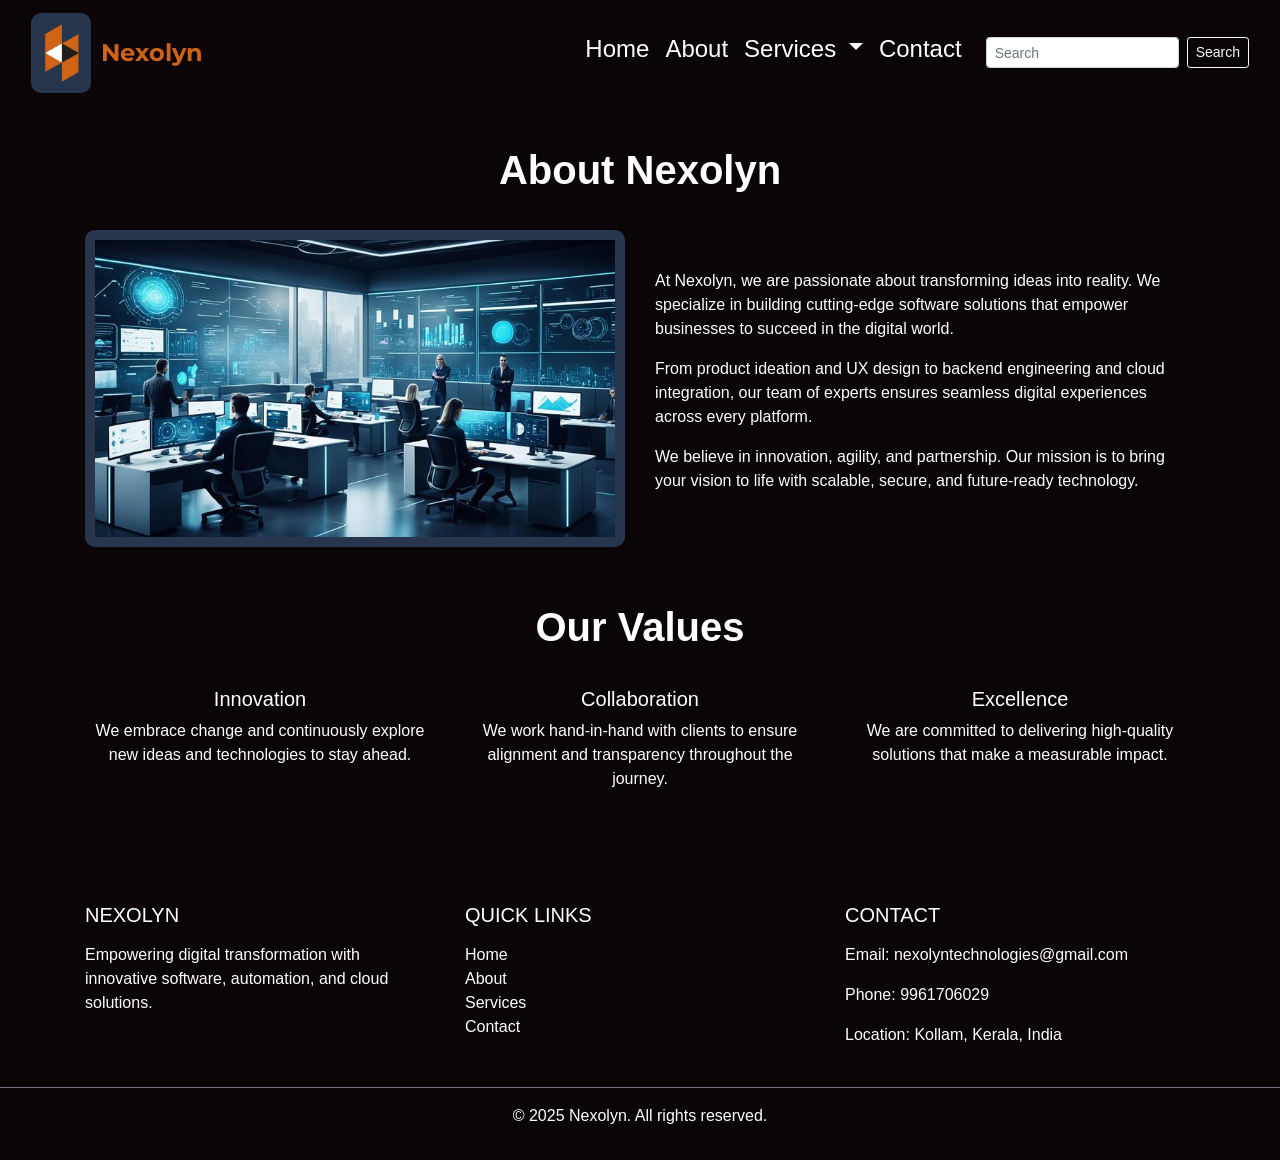
==== about.html @ 509c533e "Initial commit - uploded website portfolio" ====
<!DOCTYPE html>
<html lang="en">

<head>
    <meta charset="UTF-8" />
    <meta name="viewport" content="width=device-width, initial-scale=1.0" />
    <title>About | Nexolyn</title>
    <link rel="icon" type="image/x-icon" href="image.jpg" />
    <link href="https://fonts.googleapis.com/css2?family=Montserrat:wght@700&display=swap" rel="stylesheet" />
    <link rel="stylesheet" href="https://cdn.jsdelivr.net/npm/bootstrap@4.6.2/dist/css/bootstrap.min.css" />

    <style>
        .navbar.fixed-top {
    background-color: #0b0508 !important; 
    box-shadow: 0 2px 4px rgba(0, 0, 0, 0.3); 
}

        body {
            background-color: #0b0508;
            color: white;
            margin: 0;
            padding-top: 90px;
        }

        .dropdown-menu {
            background-color: #212529;
            border: none;
            border-radius: 10px;
            padding: 10px;
            box-shadow: 0 8px 16px rgba(0, 0, 0, 0.3);
        }

        .dropdown-item {
            color: #ffffff;
            padding: 10px 20px;
            border-radius: 5px;
            transition: background-color 0.3s ease, transform 0.2s ease;
        }

        .dropdown-item:hover {
            background-color: #343a40;
            color: #d06416;
            transform: translateX(4px);
        }

        .navbar-nav .nav-link:hover {
            color: #d06416 !important;
        }

        .btn-outline-light:hover {
            background-color: transparent;
            color: #d06416;
            border-color: #d06416;
        }

        .section-title {
            font-size: 2.5rem;
            font-weight: bold;
            color: white;
            text-align: center;
            margin: 50px 0 30px;
        }

        .card {
            background-color: #121212;
            border: none;
            color: white;
        }

        .card-header {
            background-color: #1e1e1e;
        }

        .card-body {
            font-size: 1rem;
        }

        img {
            background-color: #27364d;
            padding: 10px;
            border-radius: 10px;
            max-width: 100%;
            height: auto;
        }

        .brand-name {
            font-family: 'Montserrat', sans-serif;
            font-size: 1.5rem;
            font-weight: bold;
            color: #d06416;
        }

        @media (max-width: 768px) {
            .section-title {
                font-size: 2rem;
                margin-top: 30px;
            }

            .navbar-brand span {
                font-size: 1.5rem;
            }

            .navbar-brand img {
                max-height: 60px;
            }

            .container {
                padding-left: 15px;
                padding-right: 15px;
            }

            .row>div {
                margin-bottom: 30px;
            }

            .text-center h5 {
                font-size: 1.25rem;
            }

            .text-center p {
                font-size: 0.95rem;
            }
        }
    </style>
</head>

<body>
    <header style="background-color: #0b0508;">
        <nav class="navbar navbar-expand-lg navbar-dark fixed-top">
            <div class="container-fluid">
                <a class="navbar-brand d-flex align-items-center" href="index.html">
                    <img src="image.png" alt="Nexolyn Logo" style="max-height: 80px; margin-right: 10px;" />
                    <span class="brand-name">Nexolyn</span>
                </a>
                <button class="navbar-toggler" type="button" data-toggle="collapse" data-target="#navbarNav"
                    aria-controls="navbarNav" aria-expanded="false" aria-label="Toggle navigation">
                    <span class="navbar-toggler-icon"></span>
                </button>
                <div class="collapse navbar-collapse" id="navbarNav">
                    <ul class="navbar-nav ml-auto">
                        <li class="nav-item"><a class="nav-link h4 text-white" href="index.html">Home</a></li>
                        <li class="nav-item active"><a class="nav-link h4 text-white" href="#">About</a></li>
                        <li class="nav-item dropdown">
                            <a class="nav-link dropdown-toggle h4 text-white" href="#" id="navbarDropdown"
                                data-toggle="dropdown" aria-haspopup="true" aria-expanded="false">
                                Services
                            </a>
                            <div class="dropdown-menu" aria-labelledby="navbarDropdown">
                                <a class="dropdown-item" href="web-development.html">Web Development</a>
                                <a class="dropdown-item" href="billing-software.html">Billing Software</a>
                                <div class="dropdown-divider"></div>
                                <a class="dropdown-item" href="machine-learning.html">Machine Learning</a>
                            </div>
                        </li>
                        <li class="nav-item"><a class="nav-link h4 text-white" href="#">Contact</a></li>
                    </ul>
                    <form class="form-inline ml-lg-3 mt-2 mt-lg-0">
                        <input class="form-control form-control-sm mr-sm-2" type="search" placeholder="Search" />
                        <button class="btn btn-outline-light btn-sm my-sm-0" type="submit">Search</button>
                    </form>
                </div>
            </div>
        </nav>
    </header>

    <section class="container">
        <div class="section-title">About Nexolyn</div>
        <div class="row align-items-center">
            <div class="col-md-6 mb-4 mb-md-0">
                <img src="aboutimage.jpg" alt="About Nexolyn" />
            </div>
            <div class="col-md-6">
                <p>
                    At Nexolyn, we are passionate about transforming ideas into reality. We specialize in building
                    cutting-edge software solutions that empower businesses to succeed in the digital world.
                </p>
                <p>
                    From product ideation and UX design to backend engineering and cloud integration, our team of
                    experts ensures seamless digital experiences across every platform.
                </p>
                <p>
                    We believe in innovation, agility, and partnership. Our mission is to bring your vision to life with
                    scalable, secure, and future-ready technology.
                </p>
            </div>
        </div>
    </section>

    <section class="container my-5">
        <div class="section-title">Our Values</div>
        <div class="row text-center">
            <div class="col-md-4 mb-4">
                <h5>Innovation</h5>
                <p>We embrace change and continuously explore new ideas and technologies to stay ahead.</p>
            </div>
            <div class="col-md-4 mb-4">
                <h5>Collaboration</h5>
                <p>We work hand-in-hand with clients to ensure alignment and transparency throughout the journey.</p>
            </div>
            <div class="col-md-4 mb-4">
                <h5>Excellence</h5>
                <p>We are committed to delivering high-quality solutions that make a measurable impact.</p>
            </div>
        </div>
    </section>

    <footer style="background-color: #0b0508;" class="text-white mt-5 pt-4 pb-3">
        <div class="container text-center text-md-left">
            <div class="row">
                <div class="col-md-4 mb-4">
                    <h5 class="text-uppercase mb-3">Nexolyn</h5>
                    <p>Empowering digital transformation with innovative software, automation, and cloud solutions.</p>
                </div>

                <div class="col-md-4 mb-4">
                    <h5 class="text-uppercase mb-3">Quick Links</h5>
                    <ul class="list-unstyled">
                        <li><a href="index.html" class="text-white">Home</a></li>
                        <li><a href="about.html" class="text-white">About</a></li>
                        <li><a href="services.html" class="text-white">Services</a></li>
                        <li><a href="#" class="text-white">Contact</a></li>
                    </ul>
                </div>

                <div class="col-md-4 mb-4">
                    <h5 class="text-uppercase mb-3">Contact</h5>
                    <p>Email: <a href="mailto:nexolyntechnologies@gmail.com"
                            class="text-white">nexolyntechnologies@gmail.com</a></p>
                    <p>Phone: 9961706029</p>
                    <p>Location: Kollam, Kerala, India</p>
                </div>
            </div>
        </div>

        <div class="text-center py-3 border-top border-secondary">
            &copy; 2025 Nexolyn. All rights reserved.
        </div>
    </footer>

    <script src="https://cdn.jsdelivr.net/npm/jquery@3.5.1/dist/jquery.slim.min.js"></script>
    <script src="https://cdn.jsdelivr.net/npm/popper.js@1.16.1/dist/umd/popper.min.js"></script>
    <script src="https://cdn.jsdelivr.net/npm/bootstrap@4.6.2/dist/js/bootstrap.min.js"></script>
</body>

</html>
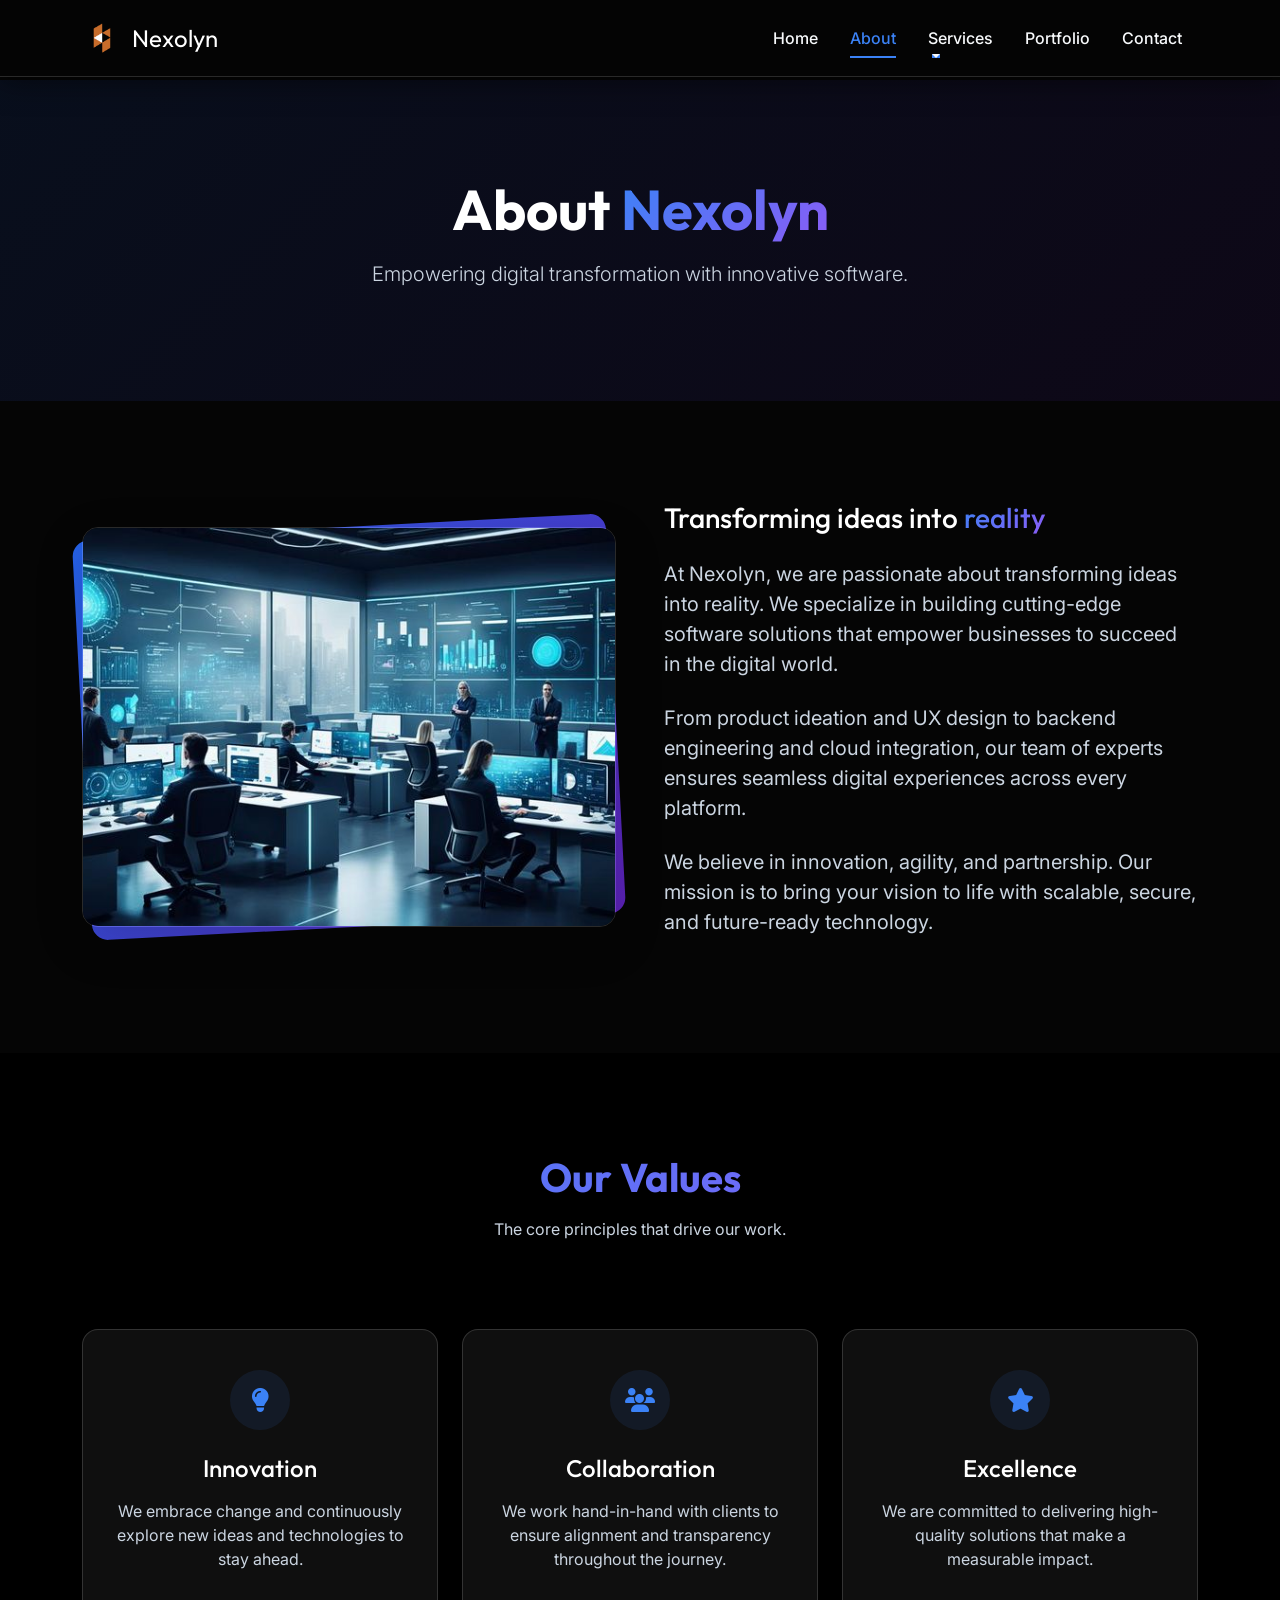
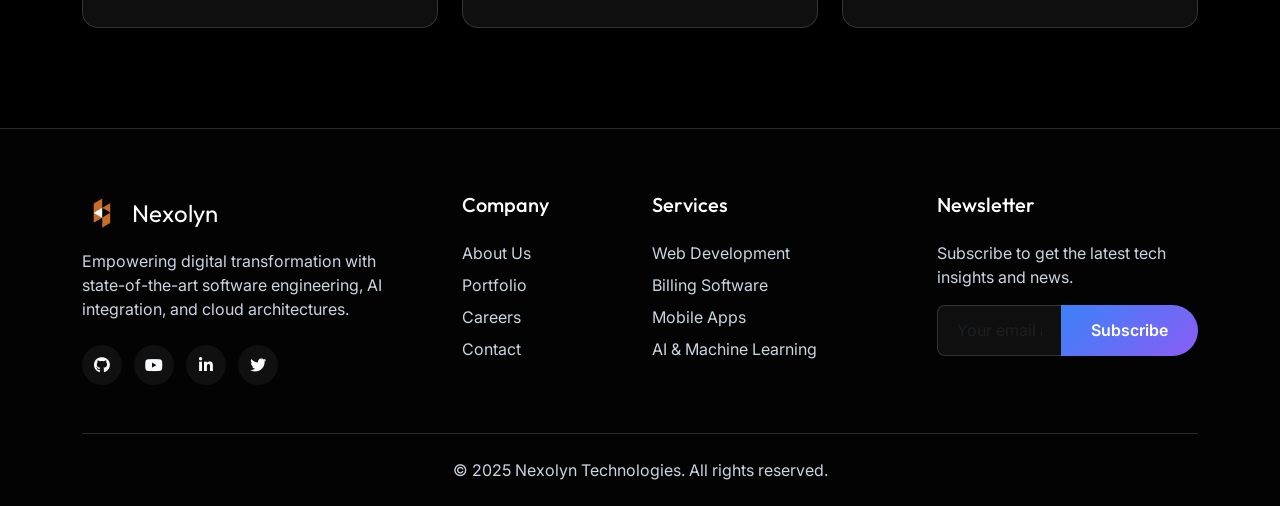
==== commit 7d3dbf59: "Complete website redesign, modern UI update, and Local SEO optimization" ====
--- a/about.html
+++ b/about.html
@@ -1,245 +1,213 @@
 <!DOCTYPE html>
 <html lang="en">
-
 <head>
-    <meta charset="UTF-8" />
-    <meta name="viewport" content="width=device-width, initial-scale=1.0" />
-    <title>About | Nexolyn</title>
-    <link rel="icon" type="image/x-icon" href="image.jpg" />
-    <link href="https://fonts.googleapis.com/css2?family=Montserrat:wght@700&display=swap" rel="stylesheet" />
-    <link rel="stylesheet" href="https://cdn.jsdelivr.net/npm/bootstrap@4.6.2/dist/css/bootstrap.min.css" />
-
-    <style>
-        .navbar.fixed-top {
-    background-color: #0b0508 !important; 
-    box-shadow: 0 2px 4px rgba(0, 0, 0, 0.3); 
-}
-
-        body {
-            background-color: #0b0508;
-            color: white;
-            margin: 0;
-            padding-top: 90px;
-        }
-
-        .dropdown-menu {
-            background-color: #212529;
-            border: none;
-            border-radius: 10px;
-            padding: 10px;
-            box-shadow: 0 8px 16px rgba(0, 0, 0, 0.3);
-        }
-
-        .dropdown-item {
-            color: #ffffff;
-            padding: 10px 20px;
-            border-radius: 5px;
-            transition: background-color 0.3s ease, transform 0.2s ease;
-        }
-
-        .dropdown-item:hover {
-            background-color: #343a40;
-            color: #d06416;
-            transform: translateX(4px);
-        }
-
-        .navbar-nav .nav-link:hover {
-            color: #d06416 !important;
-        }
-
-        .btn-outline-light:hover {
-            background-color: transparent;
-            color: #d06416;
-            border-color: #d06416;
-        }
-
-        .section-title {
-            font-size: 2.5rem;
-            font-weight: bold;
-            color: white;
-            text-align: center;
-            margin: 50px 0 30px;
-        }
-
-        .card {
-            background-color: #121212;
-            border: none;
-            color: white;
-        }
-
-        .card-header {
-            background-color: #1e1e1e;
-        }
-
-        .card-body {
-            font-size: 1rem;
-        }
-
-        img {
-            background-color: #27364d;
-            padding: 10px;
-            border-radius: 10px;
-            max-width: 100%;
-            height: auto;
-        }
-
-        .brand-name {
-            font-family: 'Montserrat', sans-serif;
-            font-size: 1.5rem;
-            font-weight: bold;
-            color: #d06416;
-        }
-
-        @media (max-width: 768px) {
-            .section-title {
-                font-size: 2rem;
-                margin-top: 30px;
-            }
-
-            .navbar-brand span {
-                font-size: 1.5rem;
-            }
-
-            .navbar-brand img {
-                max-height: 60px;
-            }
-
-            .container {
-                padding-left: 15px;
-                padding-right: 15px;
-            }
-
-            .row>div {
-                margin-bottom: 30px;
-            }
-
-            .text-center h5 {
-                font-size: 1.25rem;
-            }
-
-            .text-center p {
-                font-size: 0.95rem;
-            }
-        }
-    </style>
+    <meta charset="UTF-8">
+    <meta name="viewport" content="width=device-width, initial-scale=1.0">
+    <title>About | Nexolyn Technologies</title>
+    <meta name="description" content="Discover Nexolyn - a tech company delivering digital transformation through software, automation, and cloud services. Learn about our values and mission.">
+    
+    <link rel="icon" type="image/x-icon" href="image.png" />
+    
+    <!-- Bootstrap 5 CSS -->
+    <link href="https://cdn.jsdelivr.net/npm/bootstrap@5.3.0/dist/css/bootstrap.min.css" rel="stylesheet">
+    <!-- AOS Animation CSS -->
+    <link href="https://unpkg.com/aos@2.3.1/dist/aos.css" rel="stylesheet">
+    <!-- FontAwesome -->
+    <link rel="stylesheet" href="https://cdnjs.cloudflare.com/ajax/libs/font-awesome/6.4.0/css/all.min.css">
+    <!-- Custom CSS -->
+    <link rel="stylesheet" href="style.css">
+
+    <meta property="og:title" content="About Nexolyn">
+    <meta property="og:description" content="Empowering digital transformation through software, automation, and cloud services.">
+    <meta property="og:image" content="https://www.nexolyn.work/aboutimage.jpg">
+    <meta property="og:url" content="https://www.nexolyn.work/about.html">
+    <meta name="twitter:card" content="summary_large_image">
+    
+    <script type="application/ld+json">
+    {
+      "@context": "https://schema.org",
+      "@type": "Organization",
+      "name": "Nexolyn",
+      "url": "https://www.nexolyn.work",
+      "logo": "https://www.nexolyn.work/image.png",
+      "contactPoint": {
+        "@type": "ContactPoint",
+        "email": "nexolyntechnologies@gmail.com",
+
+        "contactType": "Customer Service",
+        "areaServed": "IN",
+        "availableLanguage": "en"
+      }
+    }
+    </script>
 </head>
-
 <body>
-    <header style="background-color: #0b0508;">
-        <nav class="navbar navbar-expand-lg navbar-dark fixed-top">
-            <div class="container-fluid">
-                <a class="navbar-brand d-flex align-items-center" href="index.html">
-                    <img src="image.png" alt="Nexolyn Logo" style="max-height: 80px; margin-right: 10px;" />
-                    <span class="brand-name">Nexolyn</span>
-                </a>
-                <button class="navbar-toggler" type="button" data-toggle="collapse" data-target="#navbarNav"
-                    aria-controls="navbarNav" aria-expanded="false" aria-label="Toggle navigation">
-                    <span class="navbar-toggler-icon"></span>
-                </button>
-                <div class="collapse navbar-collapse" id="navbarNav">
-                    <ul class="navbar-nav ml-auto">
-                        <li class="nav-item"><a class="nav-link h4 text-white" href="index.html">Home</a></li>
-                        <li class="nav-item active"><a class="nav-link h4 text-white" href="#">About</a></li>
-                        <li class="nav-item dropdown">
-                            <a class="nav-link dropdown-toggle h4 text-white" href="#" id="navbarDropdown"
-                                data-toggle="dropdown" aria-haspopup="true" aria-expanded="false">
-                                Services
-                            </a>
-                            <div class="dropdown-menu" aria-labelledby="navbarDropdown">
-                                <a class="dropdown-item" href="web-development.html">Web Development</a>
-                                <a class="dropdown-item" href="billing-software.html">Billing Software</a>
-                                <div class="dropdown-divider"></div>
-                                <a class="dropdown-item" href="machine-learning.html">Machine Learning</a>
-                            </div>
-                        </li>
-                        <li class="nav-item"><a class="nav-link h4 text-white" href="#">Contact</a></li>
+
+    <!-- Navbar -->
+    <nav class="navbar navbar-expand-lg fixed-top scrolled" id="mainNav">
+        <div class="container">
+            <a class="navbar-brand d-flex align-items-center" href="index.html">
+                <img src="logo.png" alt="Nexolyn Logo" style="height: 40px; margin-right: 10px;">
+                <span class="brand-name text-white fs-4">Nexolyn</span>
+            </a>
+            <button class="navbar-toggler text-white" type="button" data-bs-toggle="collapse" data-bs-target="#navbarResponsive">
+                <i class="fas fa-bars"></i>
+            </button>
+            <div class="collapse navbar-collapse" id="navbarResponsive">
+                <ul class="navbar-nav ms-auto text-center">
+                    <li class="nav-item"><a class="nav-link" href="index.html">Home</a></li>
+                    <li class="nav-item"><a class="nav-link active" href="about.html">About</a></li>
+                    <li class="nav-item dropdown">
+                        <a class="nav-link dropdown-toggle" href="#" id="servicesDropdown" role="button" data-bs-toggle="dropdown" aria-expanded="false">
+                            Services
+                        </a>
+                        <ul class="dropdown-menu dropdown-menu-end" aria-labelledby="servicesDropdown">
+                            <li><a class="dropdown-item" href="web-development.html">Web Development</a></li>
+                            <li><a class="dropdown-item" href="billing-software.html">Billing Software</a></li>
+                            <li><hr class="dropdown-divider bg-secondary"></li>
+                            <li><a class="dropdown-item" href="machine-learning.html">Machine Learning</a></li>
+                            <li><a class="dropdown-item" href="services.html">All Services</a></li>
+                        </ul>
+                    </li>
+                    <li class="nav-item"><a class="nav-link" href="index.html#portfolio">Portfolio</a></li>
+                    <li class="nav-item"><a class="nav-link" href="contact.html">Contact</a></li>
+                </ul>
+            </div>
+        </div>
+    </nav>
+
+    <!-- Page Header -->
+    <div class="container-fluid pt-5 pb-5" style="background: linear-gradient(135deg, rgba(37, 99, 235, 0.1), rgba(91, 33, 182, 0.1)); margin-top: 80px;">
+        <div class="container text-center py-5">
+            <h1 class="display-4 fw-bold text-white mb-3" data-aos="fade-up">About <span class="text-gradient">Nexolyn</span></h1>
+            <p class="lead text-muted" data-aos="fade-up" data-aos-delay="100">Empowering digital transformation with innovative software.</p>
+        </div>
+    </div>
+
+    <!-- About Content Section -->
+    <section class="section-padding">
+        <div class="container">
+            <div class="row align-items-center g-5">
+                <div class="col-lg-6" data-aos="fade-right">
+                    <div class="position-relative">
+                        <div class="position-absolute top-0 start-0 w-100 h-100 rounded-4" style="background: linear-gradient(135deg, var(--secondary), var(--primary)); transform: rotate(-3deg); z-index: -1;"></div>
+                        <img src="aboutimage.jpg" alt="About Nexolyn" class="img-fluid rounded-4 shadow-lg w-100" style="object-fit: cover; height: 400px; border: 1px solid var(--glass-border);">
+                    </div>
+                </div>
+                <div class="col-lg-6" data-aos="fade-left">
+                    <h3 class="mb-4 text-white">Transforming ideas into <span class="text-gradient">reality</span></h3>
+                    <p class="text-muted fs-5 mb-4">
+                        At Nexolyn, we are passionate about transforming ideas into reality. We specialize in building
+                        cutting-edge software solutions that empower businesses to succeed in the digital world.
+                    </p>
+                    <p class="text-muted fs-5 mb-4">
+                        From product ideation and UX design to backend engineering and cloud integration, our team of
+                        experts ensures seamless digital experiences across every platform.
+                    </p>
+                    <p class="text-muted fs-5">
+                        We believe in innovation, agility, and partnership. Our mission is to bring your vision to life with
+                        scalable, secure, and future-ready technology.
+                    </p>
+                </div>
+            </div>
+        </div>
+    </section>
+
+    <!-- Values Section -->
+    <section class="section-padding bg-black">
+        <div class="container">
+            <h2 class="section-title text-gradient text-center" data-aos="fade-up">Our Values</h2>
+            <p class="section-subtitle text-center" data-aos="fade-up" data-aos-delay="100">The core principles that drive our work.</p>
+            
+            <div class="row g-4 mt-4">
+                <div class="col-md-4" data-aos="zoom-in" data-aos-delay="100">
+                    <div class="feature-card text-center">
+                        <div class="feature-icon mx-auto"><i class="fas fa-lightbulb"></i></div>
+                        <h4 class="text-white mb-3">Innovation</h4>
+                        <p class="text-muted">We embrace change and continuously explore new ideas and technologies to stay ahead.</p>
+                    </div>
+                </div>
+                <div class="col-md-4" data-aos="zoom-in" data-aos-delay="200">
+                    <div class="feature-card text-center">
+                        <div class="feature-icon mx-auto"><i class="fas fa-users"></i></div>
+                        <h4 class="text-white mb-3">Collaboration</h4>
+                        <p class="text-muted">We work hand-in-hand with clients to ensure alignment and transparency throughout the journey.</p>
+                    </div>
+                </div>
+                <div class="col-md-4" data-aos="zoom-in" data-aos-delay="300">
+                    <div class="feature-card text-center">
+                        <div class="feature-icon mx-auto"><i class="fas fa-star"></i></div>
+                        <h4 class="text-white mb-3">Excellence</h4>
+                        <p class="text-muted">We are committed to delivering high-quality solutions that make a measurable impact.</p>
+                    </div>
+                </div>
+            </div>
+        </div>
+    </section>
+
+    <!-- Footer -->
+    <footer class="footer">
+        <div class="container">
+            <div class="row g-4 mb-5">
+                <div class="col-lg-4 col-md-6">
+                    <a class="navbar-brand d-flex align-items-center mb-3" href="index.html">
+                        <img src="logo.png" alt="Nexolyn Logo" style="height: 40px; margin-right: 10px;">
+                        <span class="brand-name text-white fs-4">Nexolyn</span>
+                    </a>
+                    <p class="text-muted pe-4">Empowering digital transformation with state-of-the-art software engineering, AI integration, and cloud architectures.</p>
+                    <div class="mt-4">
+                        <a href="https://github.com/nexolyntechnologies" target="_blank" class="social-icon"><i class="fab fa-github"></i></a>
+                        <a href="https://www.youtube.com/@nexolyn3575" target="_blank" class="social-icon"><i class="fab fa-youtube"></i></a>
+                        <a href="#" class="social-icon"><i class="fab fa-linkedin-in"></i></a>
+                        <a href="#" class="social-icon"><i class="fab fa-twitter"></i></a>
+                    </div>
+                </div>
+                <div class="col-lg-2 col-md-6">
+                    <h5 class="text-white mb-4">Company</h5>
+                    <ul class="list-unstyled">
+                        <li class="mb-2"><a href="about.html" class="footer-link">About Us</a></li>
+                        <li class="mb-2"><a href="index.html#portfolio" class="footer-link">Portfolio</a></li>
+                        <li class="mb-2"><a href="#" class="footer-link">Careers</a></li>
+                        <li class="mb-2"><a href="contact.html" class="footer-link">Contact</a></li>
                     </ul>
-                    <form class="form-inline ml-lg-3 mt-2 mt-lg-0">
-                        <input class="form-control form-control-sm mr-sm-2" type="search" placeholder="Search" />
-                        <button class="btn btn-outline-light btn-sm my-sm-0" type="submit">Search</button>
-                    </form>
-                </div>
-            </div>
-        </nav>
-    </header>
-
-    <section class="container">
-        <div class="section-title">About Nexolyn</div>
-        <div class="row align-items-center">
-            <div class="col-md-6 mb-4 mb-md-0">
-                <img src="aboutimage.jpg" alt="About Nexolyn" />
-            </div>
-            <div class="col-md-6">
-                <p>
-                    At Nexolyn, we are passionate about transforming ideas into reality. We specialize in building
-                    cutting-edge software solutions that empower businesses to succeed in the digital world.
-                </p>
-                <p>
-                    From product ideation and UX design to backend engineering and cloud integration, our team of
-                    experts ensures seamless digital experiences across every platform.
-                </p>
-                <p>
-                    We believe in innovation, agility, and partnership. Our mission is to bring your vision to life with
-                    scalable, secure, and future-ready technology.
-                </p>
-            </div>
-        </div>
-    </section>
-
-    <section class="container my-5">
-        <div class="section-title">Our Values</div>
-        <div class="row text-center">
-            <div class="col-md-4 mb-4">
-                <h5>Innovation</h5>
-                <p>We embrace change and continuously explore new ideas and technologies to stay ahead.</p>
-            </div>
-            <div class="col-md-4 mb-4">
-                <h5>Collaboration</h5>
-                <p>We work hand-in-hand with clients to ensure alignment and transparency throughout the journey.</p>
-            </div>
-            <div class="col-md-4 mb-4">
-                <h5>Excellence</h5>
-                <p>We are committed to delivering high-quality solutions that make a measurable impact.</p>
-            </div>
-        </div>
-    </section>
-
-    <footer style="background-color: #0b0508;" class="text-white mt-5 pt-4 pb-3">
-        <div class="container text-center text-md-left">
-            <div class="row">
-                <div class="col-md-4 mb-4">
-                    <h5 class="text-uppercase mb-3">Nexolyn</h5>
-                    <p>Empowering digital transformation with innovative software, automation, and cloud solutions.</p>
-                </div>
-
-                <div class="col-md-4 mb-4">
-                    <h5 class="text-uppercase mb-3">Quick Links</h5>
+                </div>
+                <div class="col-lg-3 col-md-6">
+                    <h5 class="text-white mb-4">Services</h5>
                     <ul class="list-unstyled">
-                        <li><a href="index.html" class="text-white">Home</a></li>
-                        <li><a href="about.html" class="text-white">About</a></li>
-                        <li><a href="services.html" class="text-white">Services</a></li>
-                        <li><a href="#" class="text-white">Contact</a></li>
+                        <li class="mb-2"><a href="web-development.html" class="footer-link">Web Development</a></li>
+                        <li class="mb-2"><a href="billing-software.html" class="footer-link">Billing Software</a></li>
+                        <li class="mb-2"><a href="#" class="footer-link">Mobile Apps</a></li>
+                        <li class="mb-2"><a href="machine-learning.html" class="footer-link">AI & Machine Learning</a></li>
                     </ul>
                 </div>
-
-                <div class="col-md-4 mb-4">
-                    <h5 class="text-uppercase mb-3">Contact</h5>
-                    <p>Email: <a href="mailto:nexolyntechnologies@gmail.com"
-                            class="text-white">nexolyntechnologies@gmail.com</a></p>
-                    <p>Phone: 9961706029</p>
-                    <p>Location: Kollam, Kerala, India</p>
-                </div>
-            </div>
-        </div>
-
-        <div class="text-center py-3 border-top border-secondary">
-            &copy; 2025 Nexolyn. All rights reserved.
+                <div class="col-lg-3 col-md-6">
+                    <h5 class="text-white mb-4">Newsletter</h5>
+                    <p class="text-muted">Subscribe to get the latest tech insights and news.</p>
+                    <div class="input-group mt-3">
+                        <input type="email" class="form-control" placeholder="Your email address" aria-label="Email">
+                        <button class="btn btn-primary" type="button">Subscribe</button>
+                    </div>
+                </div>
+            </div>
+            <div class="text-center py-4 border-top" style="border-color: var(--glass-border) !important;">
+                <p class="text-muted mb-0">&copy; 2025 Nexolyn Technologies. All rights reserved.</p>
+            </div>
         </div>
     </footer>
 
-    <script src="https://cdn.jsdelivr.net/npm/jquery@3.5.1/dist/jquery.slim.min.js"></script>
-    <script src="https://cdn.jsdelivr.net/npm/popper.js@1.16.1/dist/umd/popper.min.js"></script>
-    <script src="https://cdn.jsdelivr.net/npm/bootstrap@4.6.2/dist/js/bootstrap.min.js"></script>
+
+
+    <!-- Scripts -->
+    <script src="https://cdn.jsdelivr.net/npm/bootstrap@5.3.0/dist/js/bootstrap.bundle.min.js"></script>
+    <script src="https://unpkg.com/aos@2.3.1/dist/aos.js"></script>
+    <script>
+        // Initialize AOS animations
+        AOS.init({
+            once: true,
+            offset: 100,
+            duration: 800,
+            easing: 'ease-in-out-cubic',
+        });
+    </script>
 </body>
-
-</html>+</html>
--- a/style.css
+++ b/style.css
@@ -0,0 +1,466 @@
+@import url('https://fonts.googleapis.com/css2?family=Inter:wght@300;400;500;600;700;800&family=Outfit:wght@300;400;500;600;700;800&display=swap');
+
+:root {
+  --primary: #5b21b6; /* Purple */
+  --secondary: #2563eb; /* Blue */
+  --accent: #d06416; /* Orange accent */
+  --bg-dark: #050505;
+  --bg-card: rgba(255, 255, 255, 0.06);
+  --text-main: #f8fafc;
+  --text-muted: #cbd5e1;
+  --glass-border: rgba(255, 255, 255, 0.15);
+}
+
+.text-muted {
+  color: var(--text-muted) !important;
+}
+
+body {
+  background-color: var(--bg-dark);
+  color: var(--text-main);
+  font-family: 'Inter', sans-serif;
+  overflow-x: hidden;
+}
+
+h1, h2, h3, h4, h5, h6, .brand-name {
+  font-family: 'Outfit', sans-serif;
+}
+
+/* Gradient text */
+.text-gradient {
+  background: linear-gradient(135deg, #3b82f6, #8b5cf6);
+  -webkit-background-clip: text;
+  -webkit-text-fill-color: transparent;
+}
+
+/* Glassmorphism utility */
+.glass-panel {
+  background: var(--bg-card);
+  backdrop-filter: blur(10px);
+  -webkit-backdrop-filter: blur(10px);
+  border: 1px solid var(--glass-border);
+  box-shadow: 0 8px 32px 0 rgba(0, 0, 0, 0.37);
+  border-radius: 1rem;
+}
+
+/* Navbar */
+.navbar {
+  transition: all 0.3s ease;
+  padding: 1.5rem 0;
+  background-color: transparent !important;
+}
+
+.navbar.scrolled {
+  background: rgba(5, 5, 5, 0.85) !important;
+  backdrop-filter: blur(15px);
+  -webkit-backdrop-filter: blur(15px);
+  padding: 0.8rem 0;
+  border-bottom: 1px solid var(--glass-border);
+  box-shadow: 0 4px 30px rgba(0, 0, 0, 0.5);
+}
+
+.nav-link {
+  color: var(--text-main) !important;
+  font-weight: 500;
+  position: relative;
+  transition: color 0.3s ease;
+  padding: 0.5rem 1rem !important;
+}
+
+.nav-link::after {
+  content: '';
+  position: absolute;
+  width: 0;
+  height: 2px;
+  bottom: 0;
+  left: 1rem;
+  background-color: #3b82f6;
+  transition: width 0.3s ease;
+}
+
+.nav-link:hover::after, .nav-link.active::after {
+  width: calc(100% - 2rem);
+}
+
+.nav-link:hover, .nav-link.active {
+  color: #3b82f6 !important;
+}
+
+.navbar-toggler {
+  border-color: var(--glass-border);
+}
+
+.navbar-toggler:focus {
+  box-shadow: none;
+}
+
+/* Hero Section */
+.hero-section {
+  position: relative;
+  min-height: 100vh;
+  display: flex;
+  align-items: center;
+  justify-content: center;
+  padding-top: 80px;
+  overflow: hidden;
+}
+
+/* Animated gradient background for Hero */
+.hero-bg {
+  position: absolute;
+  top: 0;
+  left: 0;
+  width: 100%;
+  height: 100%;
+  background: radial-gradient(circle at 20% 30%, rgba(37, 99, 235, 0.15) 0%, transparent 50%),
+              radial-gradient(circle at 80% 70%, rgba(91, 33, 182, 0.15) 0%, transparent 50%);
+  z-index: -1;
+  animation: pulseBg 10s infinite alternate;
+}
+
+@keyframes pulseBg {
+  0% { transform: scale(1); }
+  100% { transform: scale(1.1); }
+}
+
+/* Base image for hero */
+.hero-image {
+  display: none;
+}
+
+/* Buttons */
+.btn-primary {
+  background: linear-gradient(135deg, #3b82f6, #8b5cf6);
+  border: none;
+  border-radius: 50px;
+  padding: 12px 30px;
+  font-weight: 600;
+  transition: transform 0.3s ease, box-shadow 0.3s ease;
+  color: white;
+}
+
+.btn-primary:hover {
+  transform: translateY(-3px);
+  box-shadow: 0 10px 20px rgba(59, 130, 246, 0.4);
+  color: white;
+}
+
+.btn-outline {
+  background: transparent;
+  border: 2px solid var(--text-main);
+  border-radius: 50px;
+  padding: 10px 30px;
+  color: var(--text-main);
+  font-weight: 600;
+  transition: all 0.3s ease;
+}
+
+.btn-outline:hover {
+  background: var(--text-main);
+  color: var(--bg-dark);
+}
+
+/* Section styling */
+.section-padding {
+  padding: 100px 0;
+}
+
+.section-title {
+  font-size: 2.5rem;
+  font-weight: 700;
+  margin-bottom: 1rem;
+  text-align: center;
+}
+
+.section-subtitle {
+  color: var(--text-muted);
+  text-align: center;
+  margin-bottom: 4rem;
+  max-width: 600px;
+  margin-left: auto;
+  margin-right: auto;
+}
+
+/* Cards */
+.feature-card {
+  padding: 2.5rem 2rem;
+  border-radius: 1rem;
+  background: var(--bg-card);
+  border: 1px solid var(--glass-border);
+  transition: all 0.4s ease;
+  height: 100%;
+}
+
+.feature-card:hover {
+  transform: translateY(-10px);
+  background: rgba(255, 255, 255, 0.05);
+  box-shadow: 0 20px 40px rgba(0, 0, 0, 0.4);
+  border-color: rgba(255, 255, 255, 0.2);
+}
+
+.feature-icon {
+  width: 60px;
+  height: 60px;
+  background: rgba(59, 130, 246, 0.1);
+  border-radius: 50%;
+  display: flex;
+  align-items: center;
+  justify-content: center;
+  margin-bottom: 1.5rem;
+  font-size: 1.5rem;
+  color: #3b82f6;
+}
+
+/* Timeline */
+.timeline {
+  position: relative;
+  max-width: 1200px;
+  margin: 0 auto;
+}
+
+.timeline::after {
+  content: '';
+  position: absolute;
+  width: 2px;
+  background-color: var(--glass-border);
+  top: 0;
+  bottom: 0;
+  left: 50%;
+  margin-left: -1px;
+}
+
+.timeline-container {
+  padding: 10px 40px;
+  position: relative;
+  background-color: inherit;
+  width: 50%;
+}
+
+.timeline-container::after {
+  content: '';
+  position: absolute;
+  width: 20px;
+  height: 20px;
+  right: -10px;
+  background-color: var(--bg-dark);
+  border: 4px solid #3b82f6;
+  top: 15px;
+  border-radius: 50%;
+  z-index: 1;
+}
+
+.left { left: 0; }
+.right { left: 50%; }
+
+.right::after {
+  left: -10px;
+}
+
+/* Tech Stack */
+.tech-logo {
+  font-size: 3rem;
+  color: var(--text-muted);
+  transition: all 0.3s ease;
+  margin: 1.5rem;
+  display: inline-flex;
+  flex-direction: column;
+  align-items: center;
+  justify-content: center;
+}
+
+.tech-logo span {
+  font-size: 0.8rem;
+  margin-top: 0.5rem;
+  opacity: 0;
+  transition: opacity 0.3s ease;
+  font-family: 'Inter', sans-serif;
+}
+
+.tech-logo:hover {
+  color: #3b82f6;
+  transform: translateY(-5px);
+}
+
+.tech-logo:hover span {
+  opacity: 1;
+}
+
+/* Portfolio */
+.portfolio-item {
+  position: relative;
+  border-radius: 1rem;
+  overflow: hidden;
+  cursor: pointer;
+  margin-bottom: 30px;
+}
+
+.portfolio-item img {
+  width: 100%;
+  height: 250px;
+  object-fit: cover;
+  transition: transform 0.5s ease;
+}
+
+.portfolio-overlay {
+  position: absolute;
+  top: 0; left: 0; right: 0; bottom: 0;
+  background: rgba(5, 5, 5, 0.85);
+  display: flex;
+  flex-direction: column;
+  justify-content: center;
+  align-items: center;
+  opacity: 0;
+  transition: opacity 0.3s ease;
+  padding: 20px;
+  text-align: center;
+}
+
+.portfolio-item:hover img {
+  transform: scale(1.1);
+}
+
+.portfolio-item:hover .portfolio-overlay {
+  opacity: 1;
+}
+
+/* Stats */
+.stat-item {
+  text-align: center;
+  padding: 2rem;
+}
+
+.stat-number {
+  font-size: 3.5rem;
+  font-weight: 700;
+  color: #3b82f6;
+  font-family: 'Outfit', sans-serif;
+  margin-bottom: 0.5rem;
+}
+
+/* Testimonials */
+.testimonial-card {
+  padding: 2rem;
+}
+
+.testimonial-text {
+  font-style: italic;
+  margin-bottom: 1.5rem;
+  color: var(--text-muted);
+}
+
+/* Form */
+.form-control, .form-select {
+  background: rgba(255, 255, 255, 0.05);
+  border: 1px solid var(--glass-border);
+  color: var(--text-main);
+  padding: 0.8rem 1.2rem;
+  border-radius: 0.5rem;
+}
+
+.form-control:focus, .form-select:focus {
+  background: rgba(255, 255, 255, 0.08);
+  border-color: #3b82f6;
+  color: var(--text-main);
+  box-shadow: 0 0 0 0.25rem rgba(59, 130, 246, 0.25);
+}
+
+.form-select option {
+  background: var(--bg-dark);
+}
+
+/* Footer */
+.footer {
+  border-top: 1px solid var(--glass-border);
+  padding-top: 4rem;
+  background-color: rgba(0, 0, 0, 0.3);
+}
+
+.footer-link {
+  color: var(--text-muted);
+  text-decoration: none;
+  transition: color 0.3s ease;
+}
+
+.footer-link:hover {
+  color: #3b82f6;
+}
+
+.social-icon {
+  width: 40px;
+  height: 40px;
+  display: inline-flex;
+  align-items: center;
+  justify-content: center;
+  border-radius: 50%;
+  background: rgba(255, 255, 255, 0.05);
+  color: var(--text-main);
+  transition: all 0.3s ease;
+  text-decoration: none;
+  margin-right: 0.5rem;
+}
+
+.social-icon:hover {
+  background: #3b82f6;
+  color: white;
+  transform: translateY(-3px);
+}
+
+/* WhatsApp Float */
+.whatsapp-float {
+  position: fixed;
+  bottom: 30px;
+  right: 30px;
+  background-color: #25d366;
+  color: white;
+  width: 60px;
+  height: 60px;
+  border-radius: 50%;
+  display: flex;
+  justify-content: center;
+  align-items: center;
+  font-size: 30px;
+  box-shadow: 0 4px 10px rgba(0, 0, 0, 0.3);
+  z-index: 1000;
+  transition: transform 0.3s;
+}
+
+.whatsapp-float:hover {
+  transform: scale(1.1);
+  color: white;
+}
+
+/* Dropdown */
+.dropdown-menu {
+  background: rgba(20, 20, 20, 0.95);
+  backdrop-filter: blur(10px);
+  border: 1px solid var(--glass-border);
+}
+
+.dropdown-item {
+  color: var(--text-muted);
+}
+
+.dropdown-item:hover {
+  background: rgba(255, 255, 255, 0.05);
+  color: #3b82f6;
+}
+
+/* Responsiveness */
+@media screen and (max-width: 768px) {
+  .timeline::after { left: 31px; }
+  .timeline-container { width: 100%; padding-left: 70px; padding-right: 25px; }
+  .left::after, .right::after { left: 21px; }
+  .right { left: 0%; }
+  .hero-title { font-size: 2.5rem; }
+}
+
+@media screen and (max-width: 991px) {
+  .navbar-collapse {
+    background: rgba(5, 5, 5, 0.95);
+    backdrop-filter: blur(15px);
+    padding: 1rem;
+    border-radius: 1rem;
+    border: 1px solid var(--glass-border);
+    margin-top: 1rem;
+  }
+}
